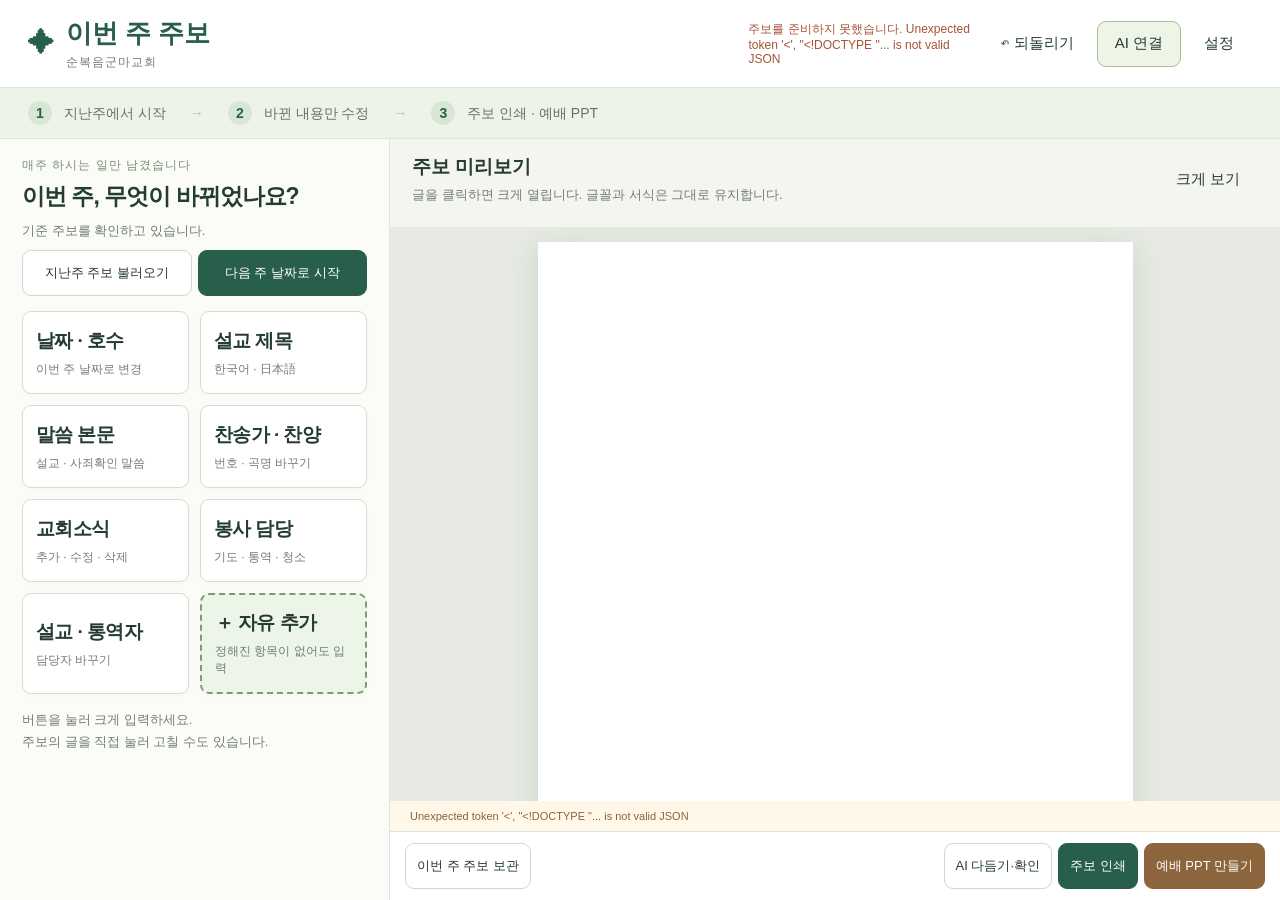
==== apps/bulletin-editor/web/index.html @ 633c598f "Publish MIT editor source and official local ChatGPT sign-in; exclude all church data and credential" ====
<!doctype html><html lang="ko"><head><meta charset="utf-8"><meta name="viewport" content="width=device-width,initial-scale=1"><title>이번 주 주보 · 순복음군마교회</title><link rel="stylesheet" href="weekly.css"></head><body>
<header><a class="brand" href="/">✦ <span>이번 주 주보<small>순복음군마교회</small></span></a><div class="header-actions"><span id="saveState" role="status">주보를 불러오고 있습니다…</span><button id="undoWeek" class="quiet">↶ 되돌리기</button><button id="aiQuickOpen" class="ai-connect">AI 연결</button><button id="settingsOpen" class="quiet">설정</button></div></header>
<div class="journey"><span><b>1</b> 지난주에서 시작</span><i>→</i><span><b>2</b> 바뀐 내용만 수정</span><i>→</i><span><b>3</b> 주보 인쇄 · 예배 PPT</span></div>
<main><aside class="weekly-input"><div class="start-card"><p class="eyebrow">매주 하시는 일만 남겼습니다</p><h1>이번 주, 무엇이 바뀌었나요?</h1><p id="loadedWeek">기준 주보를 확인하고 있습니다.</p><div class="start-buttons"><button id="loadPrevious">지난주 주보 불러오기</button><button id="startNext" class="primary">다음 주 날짜로 시작</button></div></div>
<div class="task-grid" aria-label="이번 주 수정 항목">
<button data-section="date"><b>날짜 · 호수</b><small>이번 주 날짜로 변경</small></button>
<button data-section="title"><b>설교 제목</b><small>한국어 · 日本語</small></button>
<button data-section="scripture"><b>말씀 본문</b><small>설교 · 사죄확인 말씀</small></button>
<button data-section="songs"><b>찬송가 · 찬양</b><small>번호 · 곡명 바꾸기</small></button>
<button data-section="notices"><b>교회소식</b><small>추가 · 수정 · 삭제</small></button>
<button data-section="roster"><b>봉사 담당</b><small>기도 · 통역 · 청소</small></button>
<button data-section="staff"><b>설교 · 통역자</b><small>담당자 바꾸기</small></button>
<button id="openAddition" class="add-task"><b>＋ 자유 추가</b><small>정해진 항목이 없어도 입력</small></button>
</div><p class="dashboard-help">버튼을 눌러 크게 입력하세요.<br>주보의 글을 직접 눌러 고칠 수도 있습니다.</p></aside>
<section class="preview-workspace"><div class="preview-toolbar"><div><h2>주보 미리보기</h2><p>글을 클릭하면 크게 열립니다. 글꼴과 서식은 그대로 유지합니다.</p></div><button id="zoomToggle" class="quiet">크게 보기</button></div><nav id="weekPages" aria-label="주보 페이지"></nav><div id="pageStage"><div id="weekPaper" aria-label="편집 가능한 주보"></div></div><div id="weekWarnings" role="status"></div><footer class="output-bar"><button id="archiveWeek">이번 주 주보 보관</button><div><button id="reviewWeek">AI 다듬기·확인</button><button id="printWeek" class="primary">주보 인쇄</button><button id="pptWeek" class="primary warm">예배 PPT 만들기</button></div></footer></section></main>
<div id="fieldStorage" hidden><div id="dateFields" class="two-fields"></div><div id="titleFields"></div><div id="scriptureFields"></div><div id="songFields"></div><div id="noticePane"><div id="noticeFields"></div><button id="addNotice" class="soft full">소식 끝에 내용 추가</button></div><div id="rosterFields"></div><div id="staffFields"></div></div>
<dialog id="fieldDialog"><div class="dialog-title"><div><small>이번 주에 바뀐 부분만 입력하세요</small><h2 id="fieldTitle"></h2></div><button id="fieldClose" class="quiet">닫기</button></div><div id="fieldBody" class="dialog-content"></div><div class="dialog-footer"><span id="fieldStatus">입력한 변경은 자동 저장됩니다.</span><button id="fieldDone" class="primary">수정 완료</button></div></dialog>
<dialog id="additionDialog"><div class="dialog-title"><div><small>어떤 내용이든 필요한 곳에</small><h2>자유 추가</h2></div><button id="additionClose" class="quiet">닫기</button></div><div class="dialog-content addition-columns"><div><label>배치 방법<select id="additionMode"><option value="ai">AI로 페이지 전체 정돈</option><option value="whole">AI 없이 페이지 전체 정돈</option><option value="gap">빈 공간에만 추가</option><option value="manual">다른 AI에서 복사해 사용 · API 키 없음</option></select></label><button id="additionConnectAI" class="soft full">AI 연결 · 서비스 변경</button><label>내용 종류<select id="additionKind"><option value="original">입력한 내용 그대로 · 원문 보호</option><option value="notice">일반 안내문 · AI 다듬기 허용</option></select></label><label>추가할 내용<textarea id="additionText" rows="6" placeholder="예: 다음 주 예배시간 변경 안내, 긴급 공지, 특별 순서…"></textarea></label><div class="two-fields"><label>넣을 페이지<select id="additionPage"><option value="0">1면 · 표지</option><option value="1">2면 · 예배순서</option><option value="2">3면 · 말씀</option><option value="3" selected>4면 · 교회소식</option></select></label><label>대략적인 위치<select id="additionZone"><option value="top">위쪽</option><option value="middle">가운데</option><option value="bottom" selected>아래쪽</option></select></label></div><p class="hint">기존 글·그림·표를 유지하며 페이지 전체의 간격과 크기를 정돈합니다. 아래에서 변경 전·후를 비교한 뒤 적용하세요.</p><div id="externalAiPane" hidden><button id="copyLayoutPrompt">AI에 보낼 요청 만들기</button><label>AI에 보낼 요청<textarea id="layoutPrompt" rows="3" readonly></textarea></label><label>AI에서 받은 JSON 결과<textarea id="externalAiResult" rows="3" placeholder='{"optionId":"…","reason":"…"}'></textarea></label><p class="hint">요청을 복사해 원하는 AI 채팅에 붙여넣고, 답변을 위에 붙여넣으세요.</p></div><p id="additionStatus" role="status"></p><button id="additionPropose" class="primary">배치안 만들기</button></div><div id="additionPreview"><p class="hint">내용과 대략적인 위치를 정하면<br>적용하기 전에 결과를 보여드립니다.</p></div></div><div class="dialog-footer"><span>AI는 내용이 보존된 검증된 배치안 중에서 선택합니다. 일반 안내문 다듬기는 별도로 확인한 뒤 적용합니다.</span><button id="additionApply" class="primary" disabled>이 배치로 추가</button></div></dialog>
<dialog id="textEditor"><div class="dialog-title"><div><small>보이는 글을 그대로 수정하세요</small><h2 id="editLabel">내용 수정</h2></div><button id="editCancel" class="quiet">닫기</button></div><div class="editing-space"><div id="enlargedText" contenteditable="true" role="textbox" aria-label="확대된 내용 수정" aria-multiline="true" spellcheck="false"></div></div><p id="editMessage" role="status"></p><div class="dialog-footer"><span>글꼴 선택이나 서식 변환이 필요하지 않습니다.</span><button id="editApply" class="primary">수정 완료</button></div></dialog>
<dialog id="previousDialog"><div class="dialog-title"><h2>지난 주보에서 시작하기</h2><button id="previousClose" class="quiet">닫기</button></div><p class="dialog-description">보관한 내용과 서식을 그대로 불러옵니다. 날짜 변경은 별도 버튼으로 진행합니다.</p><div id="previousList"></div></dialog>
<dialog id="pdfDialog" class="large-dialog"><div class="dialog-title"><div><h2>A4 양면 주보</h2><p>가로 · 양면 짧은 쪽 넘김 · 실제 크기 100%</p></div><div><a id="pdfDownload" class="button primary" download="주보_A4양면.pdf">PDF 저장</a><button id="pdfClose" class="quiet">닫기</button></div></div><iframe id="weeklyPdfFrame" title="인쇄용 주보 PDF"></iframe><p class="dialog-description">프린터에서 소책자·모아찍기를 다시 설정하지 마세요.</p></dialog>
<dialog id="pptDialog"><div class="dialog-title"><div><small>주보와 같은 확정 내용으로</small><h2>예배 PPT 만들기</h2></div><button id="pptClose" class="quiet">닫기</button></div><div class="dialog-content"><p id="pptStatus" role="status"></p><div id="pptDetails"></div></div><div class="dialog-footer"><span>승인된 템플릿·찬송가를 재사용합니다.</span><button id="pptCreate" class="primary" disabled>PPT 작성 시작</button><a id="pptDownload" class="button primary" hidden>PPTX 저장</a></div></dialog>
<dialog id="reviewDialog"><div class="dialog-title"><h2>이번 주 내용 확인</h2><button id="reviewClose" class="quiet">닫기</button></div><div class="dialog-content"><p id="reviewStatus" role="status"></p><div id="reviewItems"></div><label class="confirm"><input id="reviewChecked" type="checkbox">날짜·말씀·찬송가·교회소식을 확인했습니다.</label></div><div class="dialog-footer"><button id="reviewAgain">AI 검토 다시 실행</button><button id="reviewApply" class="primary">확인 완료</button></div></dialog>
<dialog id="aiDialog"><div class="dialog-title"><div><small>원하는 AI를 자유롭게 선택하세요</small><h2>AI 연결</h2></div><button id="aiClose" class="quiet">닫기</button></div><div class="dialog-content"><p id="aiCurrent" class="good">연결 상태를 확인하고 있습니다.</p><section class="chatgpt-card"><h3>ChatGPT 계정으로 간편 연결</h3><p>평소 사용하는 계정으로 로그인하세요.<br>API 키를 입력할 필요가 없습니다.</p><button id="chatgptContinue" class="chatgpt-button" data-oai-siwc-button>Continue with ChatGPT<span>ChatGPT로 계속하기</span></button><p id="chatgptState" role="status"></p><div id="chatgptSaved" hidden><label>저장된 계정<select id="chatgptAccount"></select></label><button id="chatgptSavedContinue">선택한 계정으로 계속하기</button></div><div class="chatgpt-actions"><button id="chatgptDifferent" class="quiet" hidden>다른 계정 연결</button><button id="chatgptCancel" class="quiet" hidden>연결 취소</button><button id="chatgptLogout" class="quiet" hidden>ChatGPT 로그아웃</button><a id="chatgptUsage" href="https://chatgpt.com/settings/usage" target="_blank" rel="noopener" hidden>사용량 관리 ↗</a></div><p class="hint">편집기에는 계정 확인과 승인한 AI 사용 권한만 연결합니다. 비밀번호·기존 대화는 가져오지 않습니다. 계정별 이용 가능 여부와 사용량 제한은 공식 로그인 후 확인합니다.</p><a id="sourceCodeLink" target="_blank" rel="noopener" hidden>공개 프로그램 코드 · MIT 라이선스 ↗</a></section><details class="advanced-ai"><summary>다른 AI 연결 · 관리자 설정</summary><label>1. 사용할 AI<select id="aiProvider"><option value="openai">OpenAI</option><option value="claude">Claude</option><option value="gemini">Google Gemini</option><option value="ollama">Ollama · 내 PC</option><option value="custom">다른 AI · 호환 API</option></select></label><div id="aiCustom" hidden><label>호환 방식<select id="aiProtocol"><option value="openai">OpenAI Chat Completions 호환</option><option value="claude">Claude Messages 호환</option><option value="gemini">Gemini generateContent 호환</option></select></label><label>서버 기본 주소<input id="aiBaseUrl" type="url" placeholder="https://example.com/v1"></label></div><div id="aiKeyPane"><label>2. API 키 붙여넣기<input id="weeklyApiKey" type="password" autocomplete="off" placeholder="이곳에만 붙여넣으세요"></label><a id="aiKeyLink" target="_blank" rel="noopener">API 키 발급 화면 열기 ↗</a></div><p id="aiProviderHelp" class="hint"></p><details><summary>모델 직접 선택 · 고급 설정</summary><p class="hint">모델을 비워두면 사용 가능한 목록에서 소형 모델을 우선 선택합니다. 원하는 모델을 직접 지정할 수도 있습니다.</p><label>모델 이름<input id="weeklyModel" list="aiModelList" autocomplete="off" placeholder="자동 선택"><datalist id="aiModelList"></datalist></label><button id="aiFindModels">사용 가능한 모델 목록 불러오기</button></details><label class="confirm"><input id="aiRemember" type="checkbox">이 PC에서 다음에도 사용 · 키 암호화 저장</label><p class="hint">연결 테스트에는 주보 내용을 보내지 않습니다. AI 정돈 시에는 배치 정보만, 문구 다듬기 시에는 선택한 안내문을 해당 서비스에 보냅니다.</p><p id="aiSettingStatus" role="status"></p><div class="api-actions"><button id="aiDisconnect">API 연결 해제</button><button id="connectAI" class="primary">API 연결하고 테스트</button></div></details><button id="aiWithoutKey" class="soft full">무료 AI 채팅에 요청을 복사해서 사용</button></div><div class="dialog-footer"><span>로그인하지 않아도 기본 편집·인쇄·자동 정돈을 사용할 수 있습니다.</span><button id="aiReturn" class="primary">편집기로 돌아가기</button></div></dialog>

<dialog id="chatgptWelcome"><div class="dialog-title"><h2>ChatGPT 계정으로 연결했습니다</h2></div><div class="dialog-content"><p>이 편집기에서 승인한 AI 작업은 연결한 본인의 ChatGPT 이용 권한과 한도를 사용합니다.</p><p>계정이나 사용량이 허용하지 않는 경우에도 기본 자동 정돈과 주보 편집은 계속 사용할 수 있습니다.</p><a href="https://chatgpt.com/settings/usage" target="_blank" rel="noopener">ChatGPT 사용량과 앱 권한 관리 ↗</a></div><div class="dialog-footer"><button id="chatgptWelcomeDone" class="primary">확인 · 편집 시작</button></div></dialog>
<dialog id="settingsDialog"><div class="dialog-title"><h2>관리 설정</h2><button id="settingsClose" class="quiet">닫기</button></div><div class="dialog-content"><button id="aiSettingsOpen" class="primary full">AI 연결 · 서비스 변경</button><details><summary>글꼴과 원본 정보</summary><div id="fontStatus"></div></details><details><summary>작업 파일 보관·이동</summary><p>한글 프로그램 없이 이 프로그램의 작업 파일로 저장합니다.</p><button id="exportWeek">작업 파일 저장</button><button id="importWeek">작업 파일 불러오기</button><input type="file" id="weekFile" accept=".json" hidden></details><details><summary>이전 편집기</summary><p>기존 작업은 별도로 유지합니다.</p><a href="legacy.html" target="_blank" rel="noopener">이전 편집기 열기</a></details></div></dialog><script src="weekly.js"></script></body></html>
---- apps/bulletin-editor/web/weekly.css ----
@font-face{font-family:AppUI;src:url('/font/ko')}*{box-sizing:border-box}[hidden]{display:none!important}:root{--green:#285f4b;--ink:#253c33;--muted:#6f7e74;--line:#dce4dc}body{margin:0;height:100vh;display:flex;flex-direction:column;font:15px AppUI,'Malgun Gothic',sans-serif;color:var(--ink);background:#f4f5ee}button,input,textarea,select{font:inherit}button,.button{padding:12px 17px;border:1px solid #cdd9cd;border-radius:9px;background:white;color:var(--ink);cursor:pointer;text-decoration:none;display:inline-block;min-height:46px}button:hover,.button:hover{background:#eef4ed}button:focus-visible,input:focus-visible,textarea:focus-visible,[contenteditable]:focus-visible{outline:3px solid #d5b864;outline-offset:2px}button:disabled{opacity:.5;cursor:wait}.primary{background:var(--green);border-color:var(--green);color:white}.primary:hover{background:#1d4938}.warm{background:#8c653c;border-color:#8c653c}.warm:hover{background:#745230}.quiet{border-color:transparent;background:transparent}.soft{background:#eef4ea}.full{width:100%}header{display:flex;justify-content:space-between;align-items:center;padding:16px 28px;background:white;border-bottom:1px solid var(--line);gap:20px}.brand{display:flex;align-items:center;gap:12px;color:var(--green);text-decoration:none;font-size:26px;font-weight:bold}.brand small{display:block;font-size:12px;font-weight:normal;color:var(--muted);letter-spacing:1px;margin-top:3px}.header-actions{display:flex;align-items:center;gap:12px}#saveState{font-size:13px;color:var(--muted);max-width:360px}.journey{display:flex;align-items:center;gap:24px;padding:13px 28px;background:#eef3e9;border-bottom:1px solid var(--line);font-size:14px;color:#627366}.journey b{display:inline-grid;place-items:center;width:24px;height:24px;border-radius:50%;background:#d8e6d4;color:var(--green);margin-right:8px}.journey i{font-style:normal;color:#adb9a9}main{display:grid;grid-template-columns:365px minmax(480px,1fr);min-height:0;flex:1}.weekly-input{background:#fbfcf8;overflow:auto;border-right:1px solid var(--line);padding:23px 25px 50px}.start-card{padding-bottom:23px}.eyebrow{font-size:12px;letter-spacing:1px;color:#789071}h1{font-size:24px;line-height:1.55;letter-spacing:-1px;margin:8px 0 14px}h2{font-size:18px;margin:0 0 12px}#loadedWeek{font-size:13px;line-height:1.7;color:var(--muted)}.start-buttons{display:flex;flex-direction:column;gap:9px}.input-section{border-top:1px solid var(--line);padding:23px 0}.input-section summary{font-size:18px;font-weight:bold;cursor:pointer;list-style:none}.input-section summary:after{content:'＋';float:right;color:#8a9f88}.input-section[open] summary:after{content:'−'}.hint,.bottom-note{font-size:13px;line-height:1.8;color:var(--muted)}label{display:block;font-size:14px;line-height:1.6;margin:13px 0}input,textarea,select{display:block;width:100%;border:1px solid #cdd9cd;border-radius:8px;padding:12px 11px;background:white;color:#21382d;font-size:17px;margin-top:6px}textarea{resize:vertical;line-height:1.7;min-height:120px}.two-fields{display:grid;grid-template-columns:1.5fr 1fr;gap:12px}.input-pair{margin:18px 0;padding:15px;background:white;border:1px solid var(--line);border-radius:10px}.input-pair h3{font-size:15px;margin:0 0 10px}.input-pair label{margin:8px 0}.language-label{font-size:12px;color:var(--muted)}.input-pair details{margin-top:12px}.input-pair details summary{font-size:14px;font-weight:normal}.changed-input{border-color:#5c9b6d;background:#fbfff8}.bottom-note{padding:18px;background:#edf3e7;border-radius:9px}.preview-workspace{display:flex;flex-direction:column;min-width:0;min-height:0}.preview-toolbar{display:flex;align-items:center;justify-content:space-between;padding:20px 28px 10px;gap:15px}.preview-toolbar h2{margin-bottom:6px;font-size:19px}.preview-toolbar p{margin:0;color:var(--muted);font-size:13px}#weekPages{display:flex;gap:8px;padding:7px 28px 16px}#weekPages button{flex:1;max-width:170px;background:transparent;border-color:#cdd9cd;padding:9px;min-height:42px;font-size:14px}#weekPages button.active{background:#dce9d7;border-color:#7f9c78;color:#295c37;font-weight:bold}#pageStage{overflow:auto;flex:1;min-height:0;padding:20px 28px 36px;background:#e6eae2}#weekPaper{width:595px;height:842px;position:relative;background:white;box-shadow:0 7px 28px #29453622;margin:auto;transform-origin:top center}.page-background{position:absolute;inset:0;width:595px;height:842px;pointer-events:none}.native-block{position:absolute;white-space:pre-wrap;cursor:text;outline:1px solid transparent;outline-offset:2px;line-height:1.3;background:transparent;overflow:visible}.native-block:hover,.native-block:focus-visible{outline:1.5px solid #769f7b;background:#e7f2df55;z-index:3}.native-block.edited{outline:1px dashed #8bab7c}.native-block.empty{min-height:18px;outline:1px dashed #ccd8c7}.native-block.empty:hover:after{content:'내용 추가';font:12px AppUI;color:#57734e}.native-run{white-space:pre-wrap}.fixed-graphic{position:absolute;pointer-events:none}#weekWarnings{font-size:13px;line-height:1.7;padding:0 26px;max-height:78px;overflow:auto;color:#8a6239;background:#fff8e9}#weekWarnings:empty{display:none}.output-bar{padding:16px 24px;background:white;border-top:1px solid var(--line);display:flex;align-items:center;justify-content:space-between;gap:12px}.output-bar>div{display:flex;gap:10px}.output-bar button{font-size:15px;white-space:nowrap}dialog{border:1px solid #d2ded1;border-radius:16px;padding:0;width:min(800px,95vw);max-height:92vh;box-shadow:0 20px 90px #10261c33;color:var(--ink)}dialog::backdrop{background:#203d306b;backdrop-filter:blur(2px)}.dialog-title{display:flex;justify-content:space-between;align-items:start;gap:18px;padding:22px 26px;border-bottom:1px solid var(--line);background:#f7faf5}.dialog-title h2{font-size:23px;margin:3px 0}.dialog-title small{font-size:13px;color:var(--muted)}.dialog-title p{font-size:13px;margin:8px 0 0}.dialog-description{padding:0 26px;font-size:14px;line-height:1.8;color:var(--muted)}.dialog-content{padding:18px 26px;max-height:65vh;overflow:auto;line-height:1.8}.dialog-footer{padding:18px 26px;border-top:1px solid var(--line);background:#f7faf5;display:flex;justify-content:flex-end;align-items:center;gap:12px;position:sticky;bottom:0}.dialog-footer>span{margin-right:auto;font-size:12px;color:var(--muted);max-width:60%;line-height:1.7}.editing-space{padding:26px;background:#edf1e9;max-height:65vh;overflow:auto}#enlargedText{min-height:90px;max-width:100%;padding:18px;background:white;border-radius:5px;white-space:pre-wrap;line-height:1.4;outline:none;overflow-wrap:anywhere;zoom:1.4}#editMessage{padding:0 26px;color:#965538;font-size:14px;white-space:pre-wrap}.archive-row{display:flex;justify-content:space-between;align-items:center;gap:15px;padding:18px 26px;border-bottom:1px solid var(--line)}.archive-row small{display:block;color:var(--muted);font-size:12px;margin-top:5px}.large-dialog{width:95vw;height:94vh}#weeklyPdfFrame{width:100%;height:calc(100% - 145px);border:0}.issue{padding:12px 15px;background:#fff6e5;border-left:4px solid #bb9152;margin:12px 0;white-space:pre-wrap}.good{padding:12px 15px;background:#edf6e8;border-radius:8px}.suggestion{padding:16px;border:1px solid var(--line);border-radius:9px;margin:12px 0}.suggestion p{white-space:pre-wrap}.confirm{display:flex;align-items:center;gap:12px;font-size:16px;padding:18px;background:#edf6e8;border-radius:9px}.confirm input,.suggestion input{width:22px;height:22px;margin:0}.suggestion label{display:flex;align-items:center;gap:10px}#settingsDialog details{padding:18px 0;border-bottom:1px solid var(--line)}#settingsDialog summary{cursor:pointer;font-size:18px}.notice-actions{display:flex;justify-content:flex-end}.notice-actions button{font-size:13px;min-height:35px;padding:6px 10px}@media(max-width:1100px){main{grid-template-columns:325px minmax(430px,1fr)}.weekly-input{padding:20px}.output-bar{flex-wrap:wrap}.output-bar>div{width:100%}.output-bar>div button{flex:1;padding:10px 8px;font-size:14px}.preview-toolbar{padding:18px}#weekPages{padding-left:18px;padding-right:18px}#saveState{max-width:210px;font-size:12px}}@media(max-width:760px){body{height:auto}main{display:flex;flex-direction:column}.weekly-input{max-height:55vh}.preview-workspace{height:100vh}.journey{gap:9px;padding:10px;font-size:11px}.journey b{display:none}header{padding:12px}.brand{font-size:21px}.header-actions{gap:2px}#saveState{display:none}.dialog-footer>span{display:none}}

/* The opening screen is a dashboard; long forms live only in dialogs. */
main{grid-template-columns:390px minmax(400px,1fr)}.weekly-input{padding:18px 22px;overflow:hidden;display:flex;flex-direction:column}.start-card{padding-bottom:15px}.start-card h1{font-size:23px;line-height:1.35;margin:4px 0 8px}.start-card .eyebrow{margin:0 0 7px}.start-card #loadedWeek{margin:8px 0}.start-buttons{flex-direction:row;gap:6px}.start-buttons button{flex:1;font-size:13px;padding:9px 7px}.task-grid{display:grid;grid-template-columns:1fr 1fr;gap:11px}.task-grid button{min-height:83px;text-align:left;padding:15px 13px;border:1px solid #d2dfcf;box-shadow:0 2px 4px #29453604}.task-grid b{display:block;font-size:19px;letter-spacing:-.6px}.task-grid small{display:block;margin-top:7px;font-size:12px;color:var(--muted)}.task-grid .add-task{border:2px dashed #7c9d73;background:#edf4e8}.dashboard-help{font-size:13px;line-height:1.7;color:var(--muted);margin:15px 0 0}.preview-toolbar{padding:15px 22px 7px}#weekPages{padding:6px 22px 10px}#pageStage{padding:15px 18px;display:flex;justify-content:center;align-items:flex-start}#weekPaper{margin:0 auto;flex:none}#weekWarnings{font-size:11px;padding:7px 20px;line-height:1.5;max-height:48px;overflow:auto}.output-bar{padding:11px 15px;gap:8px}.output-bar button{padding:10px 11px;font-size:13px}.output-bar>div{gap:6px}#fieldDialog{width:min(780px,92vw)}#fieldBody{max-height:65vh;padding:10px 30px 24px}#fieldBody input,#fieldBody textarea{font-size:20px}#fieldBody .input-pair{margin:15px 0}#fieldBody details summary{cursor:pointer;padding:9px 0;font-size:17px}#additionDialog{width:min(1050px,96vw)}.addition-columns{display:grid;grid-template-columns:1fr 1fr;gap:25px}.addition-columns textarea{font-size:19px}.addition-columns .two-fields{grid-template-columns:1fr 1fr}#additionPreview{background:#e6eae2;border-radius:8px;min-height:260px;padding:15px;overflow:auto;display:flex;justify-content:center;align-items:flex-start}.proposal-paper{width:595px;height:842px;background:white;position:relative;flex:none;box-shadow:0 3px 15px #29453622}.proposal-paper .native-block{pointer-events:none}.proposal-paper .new-addition{outline:3px solid #4a8b51;background:#edf7df55}#additionStatus{font-size:14px;line-height:1.7;color:#805c35}.dialog-content .two-fields{align-items:start}
@media(max-height:800px) and (min-width:761px){header{padding:10px 22px}.journey{padding:8px 22px}.weekly-input{padding:14px 19px}.task-grid{gap:8px}.task-grid button{min-height:69px;padding:11px}.task-grid b{font-size:18px}.task-grid small{font-size:11px;margin-top:5px}.dashboard-help{margin:9px 0;font-size:12px}.start-card{padding-bottom:10px}.start-card h1{font-size:21px}.preview-toolbar{padding-top:10px}.output-bar{flex-wrap:wrap}.output-bar>div{width:100%}.output-bar>div button{flex:1}.output-bar>button{min-height:35px;padding:5px 10px}}
@media(max-width:1000px){main{grid-template-columns:340px minmax(360px,1fr)}.weekly-input{padding:15px}.task-grid b{font-size:17px}.task-grid button{padding:12px}.start-buttons button{font-size:12px}}
@media(max-width:760px){main{display:flex}.weekly-input{max-height:none;overflow:visible}.preview-workspace{height:90vh;min-height:550px}.task-grid button{min-height:80px}.addition-columns{grid-template-columns:1fr}#additionPreview{min-height:360px}.start-buttons button{font-size:14px}.dashboard-help br{display:none}}

.ai-connect{border-color:#a5bf98;background:#eef5e7;white-space:nowrap}#aiDialog{width:min(740px,94vw)}#aiDialog summary{font-size:17px;cursor:pointer;padding:12px 0}#aiDialog .confirm{font-size:15px}#aiCurrent{overflow-wrap:anywhere}#aiDialog .dialog-content{max-height:65vh}#aiKeyLink{color:#285f4b}#aiCustom{padding:8px 16px;background:#f0f4ec;border-radius:8px}#additionDialog{width:min(1450px,97vw)}.addition-columns{grid-template-columns:minmax(310px,.8fr) minmax(430px,1.5fr)}#additionPreview{display:flex;gap:16px;align-items:flex-start}.compare-column{min-width:0;flex:1;overflow:hidden}.compare-column h3{font-size:15px;margin:0 0 12px;text-align:center}.proposal-paper{margin:auto}.addition-columns label{margin:8px 0}.addition-columns textarea{min-height:100px}.addition-columns .hint{font-size:12px}.header-actions{gap:5px}#saveState{max-width:230px;font-size:12px}@media(max-width:1000px){#saveState{display:none}.addition-columns{grid-template-columns:1fr}#additionPreview{min-height:350px}}@media(max-width:760px){header .ai-connect{font-size:12px;padding:8px}.header-actions{gap:0}.brand small{font-size:10px}.brand{font-size:18px}.addition-columns{grid-template-columns:1fr}}

#additionDialog .addition-columns{height:min(58vh,calc(100vh - 220px));max-height:none;overflow:hidden}#additionDialog .addition-columns>div:first-child{overflow:auto;padding-right:8px}#additionPreview{height:100%;overflow:auto;min-height:0}.compare-column{height:100%}@media(max-width:1000px){#additionDialog .addition-columns{height:65vh;overflow:auto;display:block}#additionDialog .addition-columns>div:first-child{overflow:visible}#additionPreview{height:420px;margin-top:20px}}

.signin-info{margin:16px 0;padding:16px;border:1px solid #d5dfd0;background:#f2f6ed;border-radius:10px}.signin-info b{font-size:17px}.signin-info p{font-size:14px;line-height:1.8}#chatgptEligibilityDialog{width:min(850px,95vw)}#chatgptInquiryDraft{font-size:14px;line-height:1.7}#chatgptEligibilityDialog .dialog-content{max-height:65vh}#chatgptEligibilityDialog a{color:#285f4b}

.chatgpt-card{padding:22px;background:#f0f6e9;border:1px solid #cfdec6;border-radius:12px}.chatgpt-card h3{margin:0 0 12px;font-size:23px}.chatgpt-card>p{line-height:1.8;font-size:16px}.chatgpt-button{display:block;width:100%;background:#111;color:#fff;border:1px solid #111;min-height:77px;font-size:20px;text-align:center}.chatgpt-button:hover{background:#333}.chatgpt-button span{display:block;font-size:15px;margin-top:4px}.chatgpt-actions{display:flex;gap:9px;align-items:center;flex-wrap:wrap}.chatgpt-actions a{color:#285f4b}.advanced-ai{border-top:1px solid #d9e2d3;margin-top:18px;padding-top:10px}.api-actions{display:flex;gap:10px;margin:15px 0}#sourceCodeLink{font-size:13px;color:#285f4b}#chatgptWelcome{width:min(650px,92vw)}
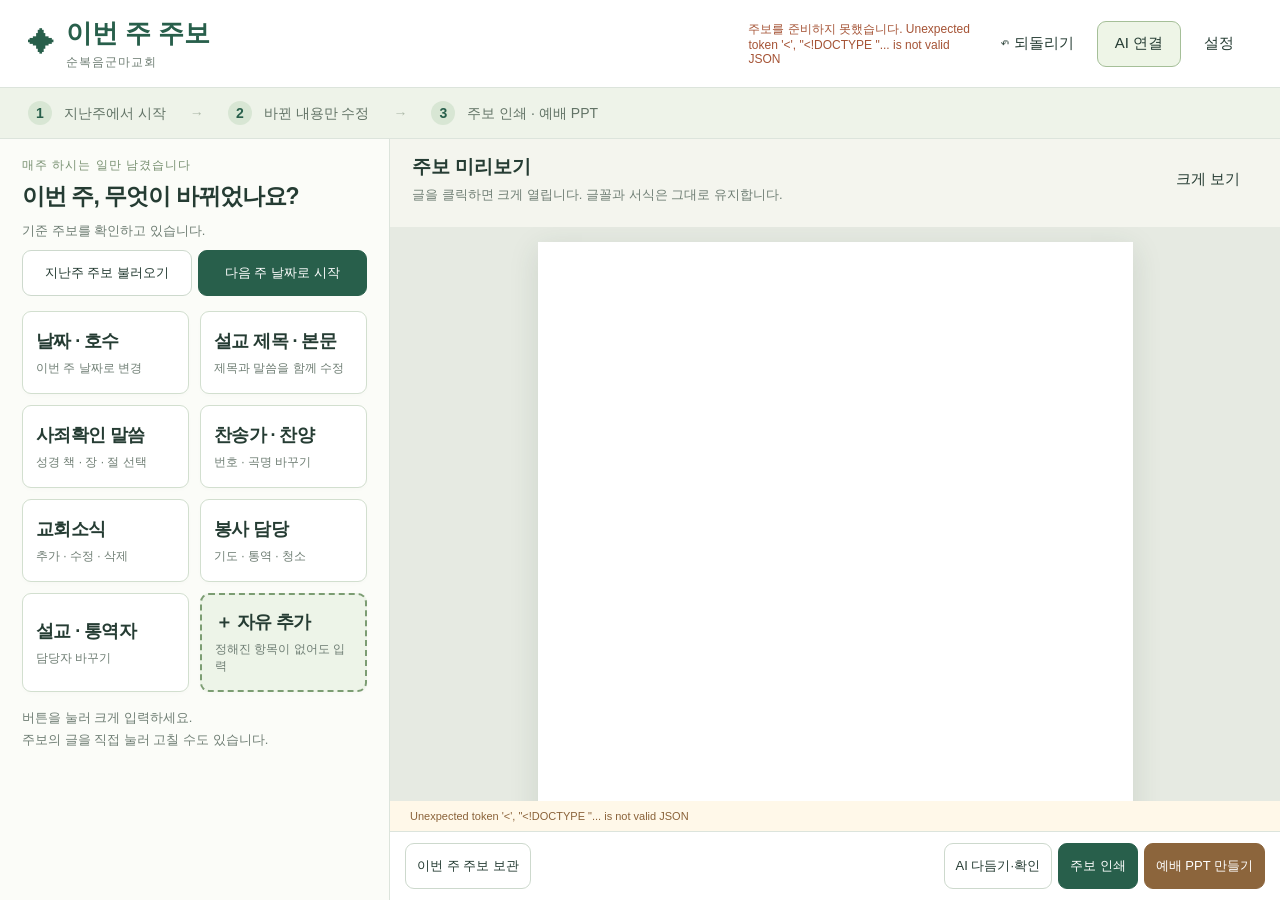
==== commit 40d3d55e: "Combine sermon editing and add validated Bible and approved song click selectors" ====
--- a/apps/bulletin-editor/web/index.html
+++ b/apps/bulletin-editor/web/index.html
@@ -4,8 +4,8 @@
 <main><aside class="weekly-input"><div class="start-card"><p class="eyebrow">매주 하시는 일만 남겼습니다</p><h1>이번 주, 무엇이 바뀌었나요?</h1><p id="loadedWeek">기준 주보를 확인하고 있습니다.</p><div class="start-buttons"><button id="loadPrevious">지난주 주보 불러오기</button><button id="startNext" class="primary">다음 주 날짜로 시작</button></div></div>
 <div class="task-grid" aria-label="이번 주 수정 항목">
 <button data-section="date"><b>날짜 · 호수</b><small>이번 주 날짜로 변경</small></button>
-<button data-section="title"><b>설교 제목</b><small>한국어 · 日本語</small></button>
-<button data-section="scripture"><b>말씀 본문</b><small>설교 · 사죄확인 말씀</small></button>
+<button data-section="title"><b>설교 제목 · 본문</b><small>제목과 말씀을 함께 수정</small></button>
+<button data-section="scripture"><b>사죄확인 말씀</b><small>성경 책 · 장 · 절 선택</small></button>
 <button data-section="songs"><b>찬송가 · 찬양</b><small>번호 · 곡명 바꾸기</small></button>
 <button data-section="notices"><b>교회소식</b><small>추가 · 수정 · 삭제</small></button>
 <button data-section="roster"><b>봉사 담당</b><small>기도 · 통역 · 청소</small></button>
@@ -13,9 +13,11 @@
 <button id="openAddition" class="add-task"><b>＋ 자유 추가</b><small>정해진 항목이 없어도 입력</small></button>
 </div><p class="dashboard-help">버튼을 눌러 크게 입력하세요.<br>주보의 글을 직접 눌러 고칠 수도 있습니다.</p></aside>
 <section class="preview-workspace"><div class="preview-toolbar"><div><h2>주보 미리보기</h2><p>글을 클릭하면 크게 열립니다. 글꼴과 서식은 그대로 유지합니다.</p></div><button id="zoomToggle" class="quiet">크게 보기</button></div><nav id="weekPages" aria-label="주보 페이지"></nav><div id="pageStage"><div id="weekPaper" aria-label="편집 가능한 주보"></div></div><div id="weekWarnings" role="status"></div><footer class="output-bar"><button id="archiveWeek">이번 주 주보 보관</button><div><button id="reviewWeek">AI 다듬기·확인</button><button id="printWeek" class="primary">주보 인쇄</button><button id="pptWeek" class="primary warm">예배 PPT 만들기</button></div></footer></section></main>
-<div id="fieldStorage" hidden><div id="dateFields" class="two-fields"></div><div id="titleFields"></div><div id="scriptureFields"></div><div id="songFields"></div><div id="noticePane"><div id="noticeFields"></div><button id="addNotice" class="soft full">소식 끝에 내용 추가</button></div><div id="rosterFields"></div><div id="staffFields"></div></div>
+<div id="fieldStorage" hidden><div id="dateFields" class="two-fields"></div><div id="sermonPane"><div id="titleFields"></div><div id="scriptureFields"></div></div><div id="absolutionFields"></div><div id="songFields"></div><div id="noticePane"><div id="noticeFields"></div><button id="addNotice" class="soft full">소식 끝에 내용 추가</button></div><div id="rosterFields"></div><div id="staffFields"></div></div>
 <dialog id="fieldDialog"><div class="dialog-title"><div><small>이번 주에 바뀐 부분만 입력하세요</small><h2 id="fieldTitle"></h2></div><button id="fieldClose" class="quiet">닫기</button></div><div id="fieldBody" class="dialog-content"></div><div class="dialog-footer"><span id="fieldStatus">입력한 변경은 자동 저장됩니다.</span><button id="fieldDone" class="primary">수정 완료</button></div></dialog>
 <dialog id="additionDialog"><div class="dialog-title"><div><small>어떤 내용이든 필요한 곳에</small><h2>자유 추가</h2></div><button id="additionClose" class="quiet">닫기</button></div><div class="dialog-content addition-columns"><div><label>배치 방법<select id="additionMode"><option value="ai">AI로 페이지 전체 정돈</option><option value="whole">AI 없이 페이지 전체 정돈</option><option value="gap">빈 공간에만 추가</option><option value="manual">다른 AI에서 복사해 사용 · API 키 없음</option></select></label><button id="additionConnectAI" class="soft full">AI 연결 · 서비스 변경</button><label>내용 종류<select id="additionKind"><option value="original">입력한 내용 그대로 · 원문 보호</option><option value="notice">일반 안내문 · AI 다듬기 허용</option></select></label><label>추가할 내용<textarea id="additionText" rows="6" placeholder="예: 다음 주 예배시간 변경 안내, 긴급 공지, 특별 순서…"></textarea></label><div class="two-fields"><label>넣을 페이지<select id="additionPage"><option value="0">1면 · 표지</option><option value="1">2면 · 예배순서</option><option value="2">3면 · 말씀</option><option value="3" selected>4면 · 교회소식</option></select></label><label>대략적인 위치<select id="additionZone"><option value="top">위쪽</option><option value="middle">가운데</option><option value="bottom" selected>아래쪽</option></select></label></div><p class="hint">기존 글·그림·표를 유지하며 페이지 전체의 간격과 크기를 정돈합니다. 아래에서 변경 전·후를 비교한 뒤 적용하세요.</p><div id="externalAiPane" hidden><button id="copyLayoutPrompt">AI에 보낼 요청 만들기</button><label>AI에 보낼 요청<textarea id="layoutPrompt" rows="3" readonly></textarea></label><label>AI에서 받은 JSON 결과<textarea id="externalAiResult" rows="3" placeholder='{"optionId":"…","reason":"…"}'></textarea></label><p class="hint">요청을 복사해 원하는 AI 채팅에 붙여넣고, 답변을 위에 붙여넣으세요.</p></div><p id="additionStatus" role="status"></p><button id="additionPropose" class="primary">배치안 만들기</button></div><div id="additionPreview"><p class="hint">내용과 대략적인 위치를 정하면<br>적용하기 전에 결과를 보여드립니다.</p></div></div><div class="dialog-footer"><span>AI는 내용이 보존된 검증된 배치안 중에서 선택합니다. 일반 안내문 다듬기는 별도로 확인한 뒤 적용합니다.</span><button id="additionApply" class="primary" disabled>이 배치로 추가</button></div></dialog>
+<dialog id="biblePicker"><div class="dialog-title"><div><small>직접 입력하지 않고 정확하게 선택하세요</small><h2>성경 책 · 장 · 절 선택</h2></div><button id="biblePickerClose" class="quiet">닫기</button></div><div class="dialog-content"><div class="testament-tabs"><button id="pickOld">구약성경 · 39권</button><button id="pickNew">신약성경 · 27권</button></div><div class="bible-select-grid"><label>성경 책<select id="pickBook"></select></label><label>장<select id="pickChapter"></select></label><label>시작 절<select id="pickStart"></select></label><label>마지막 절<select id="pickEnd"></select></label></div><div class="picker-actions"><strong id="pickedReference"></strong><button id="pickWholeChapter">이 장 전체</button><button id="bibleLoad" class="primary">선택한 본문 불러오기</button></div><p id="biblePickerStatus" role="status"></p><div class="bilingual-grid"><label>개역개정 · 원문 확인<textarea id="pickedKo" rows="7" readonly></textarea></label><label>新改訳2017 · 원문 입력<textarea id="pickedJa" rows="7" placeholder="정확한 일본어 원문을 붙여넣어주세요."></textarea></label></div><label class="confirm"><input id="japaneseLater" type="checkbox">일본어는 나중에 입력합니다. 새 구절이면 이전 일본어 본문을 비웁니다.</label></div><div class="dialog-footer"><span>본문을 확인한 뒤 적용합니다. 기존 글꼴과 서식을 유지합니다.</span><button id="bibleApply" class="primary" disabled>선택한 말씀 적용</button></div></dialog>
+<dialog id="songPicker"><div class="dialog-title"><div><small>승인된 PPT 목록에서 고릅니다</small><h2 id="songPickerTitle">찬송가 · 찬양 선택</h2></div><button id="songPickerClose" class="quiet">닫기</button></div><div class="dialog-content"><div class="testament-tabs"><button id="pickHymns">한일찬송가</button><button id="pickGospels">복음성가</button></div><label>번호 또는 곡명 검색<input id="songSearch" type="search" placeholder="예: 342 또는 어려운 일"></label><p class="hint">찬송가 번호는 한일찬송가 기준입니다. 새찬송가·일본 찬송가 번호와 구분해주세요.</p><p id="songResultCount"></p><div id="songResults" class="song-results"></div><p id="songPickerStatus" role="status"></p></div><div class="dialog-footer"><strong id="pickedSongLabel">곡을 선택해주세요.</strong><button id="songApply" class="primary" disabled>이 곡 적용</button></div></dialog>
 <dialog id="textEditor"><div class="dialog-title"><div><small>보이는 글을 그대로 수정하세요</small><h2 id="editLabel">내용 수정</h2></div><button id="editCancel" class="quiet">닫기</button></div><div class="editing-space"><div id="enlargedText" contenteditable="true" role="textbox" aria-label="확대된 내용 수정" aria-multiline="true" spellcheck="false"></div></div><p id="editMessage" role="status"></p><div class="dialog-footer"><span>글꼴 선택이나 서식 변환이 필요하지 않습니다.</span><button id="editApply" class="primary">수정 완료</button></div></dialog>
 <dialog id="previousDialog"><div class="dialog-title"><h2>지난 주보에서 시작하기</h2><button id="previousClose" class="quiet">닫기</button></div><p class="dialog-description">보관한 내용과 서식을 그대로 불러옵니다. 날짜 변경은 별도 버튼으로 진행합니다.</p><div id="previousList"></div></dialog>
 <dialog id="pdfDialog" class="large-dialog"><div class="dialog-title"><div><h2>A4 양면 주보</h2><p>가로 · 양면 짧은 쪽 넘김 · 실제 크기 100%</p></div><div><a id="pdfDownload" class="button primary" download="주보_A4양면.pdf">PDF 저장</a><button id="pdfClose" class="quiet">닫기</button></div></div><iframe id="weeklyPdfFrame" title="인쇄용 주보 PDF"></iframe><p class="dialog-description">프린터에서 소책자·모아찍기를 다시 설정하지 마세요.</p></dialog>
--- a/apps/bulletin-editor/web/weekly.css
+++ b/apps/bulletin-editor/web/weekly.css
@@ -13,3 +13,5 @@
 .signin-info{margin:16px 0;padding:16px;border:1px solid #d5dfd0;background:#f2f6ed;border-radius:10px}.signin-info b{font-size:17px}.signin-info p{font-size:14px;line-height:1.8}#chatgptEligibilityDialog{width:min(850px,95vw)}#chatgptInquiryDraft{font-size:14px;line-height:1.7}#chatgptEligibilityDialog .dialog-content{max-height:65vh}#chatgptEligibilityDialog a{color:#285f4b}
 
 .chatgpt-card{padding:22px;background:#f0f6e9;border:1px solid #cfdec6;border-radius:12px}.chatgpt-card h3{margin:0 0 12px;font-size:23px}.chatgpt-card>p{line-height:1.8;font-size:16px}.chatgpt-button{display:block;width:100%;background:#111;color:#fff;border:1px solid #111;min-height:77px;font-size:20px;text-align:center}.chatgpt-button:hover{background:#333}.chatgpt-button span{display:block;font-size:15px;margin-top:4px}.chatgpt-actions{display:flex;gap:9px;align-items:center;flex-wrap:wrap}.chatgpt-actions a{color:#285f4b}.advanced-ai{border-top:1px solid #d9e2d3;margin-top:18px;padding-top:10px}.api-actions{display:flex;gap:10px;margin:15px 0}#sourceCodeLink{font-size:13px;color:#285f4b}#chatgptWelcome{width:min(650px,92vw)}
+
+#fieldDialog{width:min(980px,95vw)}.title-pair{display:grid;grid-template-columns:1fr 1fr;gap:18px}.bilingual-grid{display:grid;grid-template-columns:1fr 1fr;gap:18px}.bilingual-grid textarea{font-size:17px!important;line-height:1.7;min-height:180px}.picker-card-heading{display:flex;align-items:center;justify-content:space-between;gap:10px}.picker-card-heading h3{font-size:18px;margin:0}.current-reference{padding:10px 13px;background:#edf4e8;border-radius:6px;font-size:16px;line-height:1.6}.scripture-card details>summary{font-size:15px!important}.scripture-card details input{margin-bottom:10px}.song-choose{margin:5px 0 12px}#biblePicker{width:min(1050px,96vw)}#songPicker{width:min(850px,95vw)}.testament-tabs{display:flex;gap:10px;margin:5px 0 18px}.testament-tabs button{flex:1;font-size:19px}.testament-tabs button.active{background:#285f4b;border-color:#285f4b;color:white}.bible-select-grid{display:grid;grid-template-columns:2.2fr 1fr 1fr 1fr;gap:12px}.bible-select-grid select{font-size:19px;min-height:53px}.picker-actions{display:flex;align-items:center;justify-content:space-between;gap:10px;flex-wrap:wrap}.picker-actions strong{font-size:20px;color:#285f4b}.song-results{display:grid;grid-template-columns:1fr 1fr;gap:9px;max-height:330px;overflow:auto;padding:3px}.song-option{text-align:left;padding:14px;min-height:78px}.song-option b{display:block;font-size:17px;line-height:1.5}.song-option small{display:block;font-size:12px;color:#6f7e74;margin-top:6px}.song-option.selected{background:#e0eed8;border:2px solid #56844a}#songPicker .dialog-footer{justify-content:space-between}#pickedSongLabel{font-size:17px}#biblePickerStatus,#songPickerStatus{font-size:14px;line-height:1.7;color:#805c35}#biblePicker .confirm{font-size:14px}#biblePicker .dialog-content{max-height:64vh}.task-grid b{font-size:18px}@media(max-width:760px){.title-pair,.bilingual-grid{grid-template-columns:1fr}.bible-select-grid{grid-template-columns:1fr 1fr}.bible-select-grid label:first-child{grid-column:1/-1}.song-results{grid-template-columns:1fr}.picker-card-heading{align-items:flex-start;flex-direction:column}.task-grid b{font-size:16px}}
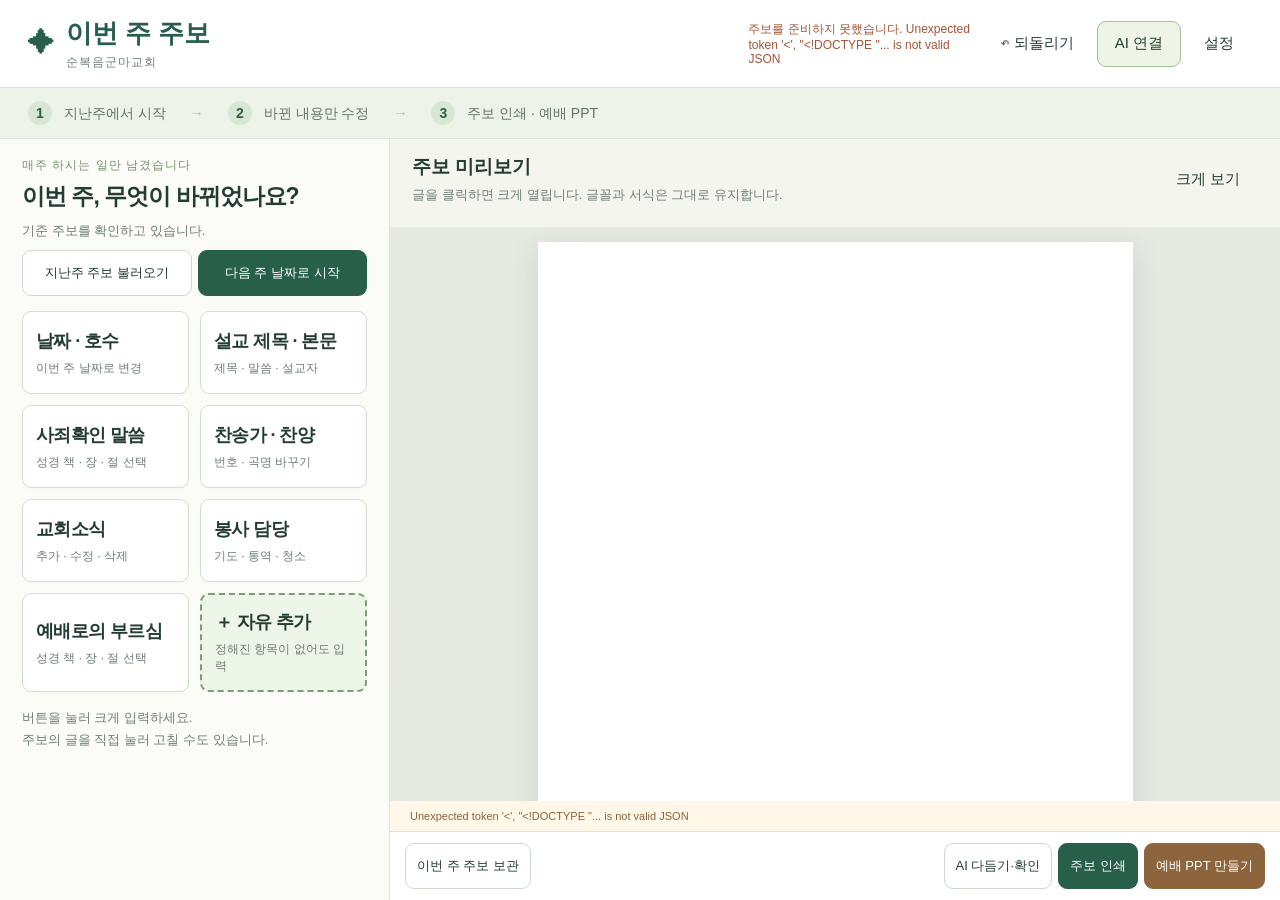
==== commit 42d5a439: "Add call-to-worship reference editing and group preacher and interpreter fields by workflow" ====
--- a/apps/bulletin-editor/web/index.html
+++ b/apps/bulletin-editor/web/index.html
@@ -4,20 +4,20 @@
 <main><aside class="weekly-input"><div class="start-card"><p class="eyebrow">매주 하시는 일만 남겼습니다</p><h1>이번 주, 무엇이 바뀌었나요?</h1><p id="loadedWeek">기준 주보를 확인하고 있습니다.</p><div class="start-buttons"><button id="loadPrevious">지난주 주보 불러오기</button><button id="startNext" class="primary">다음 주 날짜로 시작</button></div></div>
 <div class="task-grid" aria-label="이번 주 수정 항목">
 <button data-section="date"><b>날짜 · 호수</b><small>이번 주 날짜로 변경</small></button>
-<button data-section="title"><b>설교 제목 · 본문</b><small>제목과 말씀을 함께 수정</small></button>
+<button data-section="title"><b>설교 제목 · 본문</b><small>제목 · 말씀 · 설교자</small></button>
 <button data-section="scripture"><b>사죄확인 말씀</b><small>성경 책 · 장 · 절 선택</small></button>
 <button data-section="songs"><b>찬송가 · 찬양</b><small>번호 · 곡명 바꾸기</small></button>
 <button data-section="notices"><b>교회소식</b><small>추가 · 수정 · 삭제</small></button>
 <button data-section="roster"><b>봉사 담당</b><small>기도 · 통역 · 청소</small></button>
-<button data-section="staff"><b>설교 · 통역자</b><small>담당자 바꾸기</small></button>
+<button data-section="call"><b>예배로의 부르심</b><small>성경 책 · 장 · 절 선택</small></button>
 <button id="openAddition" class="add-task"><b>＋ 자유 추가</b><small>정해진 항목이 없어도 입력</small></button>
 </div><p class="dashboard-help">버튼을 눌러 크게 입력하세요.<br>주보의 글을 직접 눌러 고칠 수도 있습니다.</p></aside>
 <section class="preview-workspace"><div class="preview-toolbar"><div><h2>주보 미리보기</h2><p>글을 클릭하면 크게 열립니다. 글꼴과 서식은 그대로 유지합니다.</p></div><button id="zoomToggle" class="quiet">크게 보기</button></div><nav id="weekPages" aria-label="주보 페이지"></nav><div id="pageStage"><div id="weekPaper" aria-label="편집 가능한 주보"></div></div><div id="weekWarnings" role="status"></div><footer class="output-bar"><button id="archiveWeek">이번 주 주보 보관</button><div><button id="reviewWeek">AI 다듬기·확인</button><button id="printWeek" class="primary">주보 인쇄</button><button id="pptWeek" class="primary warm">예배 PPT 만들기</button></div></footer></section></main>
-<div id="fieldStorage" hidden><div id="dateFields" class="two-fields"></div><div id="sermonPane"><div id="titleFields"></div><div id="scriptureFields"></div></div><div id="absolutionFields"></div><div id="songFields"></div><div id="noticePane"><div id="noticeFields"></div><button id="addNotice" class="soft full">소식 끝에 내용 추가</button></div><div id="rosterFields"></div><div id="staffFields"></div></div>
+<div id="fieldStorage" hidden><div id="dateFields" class="two-fields"></div><div id="sermonPane"><div id="preacherFields"></div><div id="titleFields"></div><div id="scriptureFields"></div></div><div id="absolutionFields"></div><div id="songFields"></div><div id="noticePane"><div id="noticeFields"></div><button id="addNotice" class="soft full">소식 끝에 내용 추가</button></div><div id="rosterFields"></div><div id="callFields"></div></div>
 <dialog id="fieldDialog"><div class="dialog-title"><div><small>이번 주에 바뀐 부분만 입력하세요</small><h2 id="fieldTitle"></h2></div><button id="fieldClose" class="quiet">닫기</button></div><div id="fieldBody" class="dialog-content"></div><div class="dialog-footer"><span id="fieldStatus">입력한 변경은 자동 저장됩니다.</span><button id="fieldDone" class="primary">수정 완료</button></div></dialog>
 <dialog id="additionDialog"><div class="dialog-title"><div><small>어떤 내용이든 필요한 곳에</small><h2>자유 추가</h2></div><button id="additionClose" class="quiet">닫기</button></div><div class="dialog-content addition-columns"><div><label>배치 방법<select id="additionMode"><option value="ai">AI로 페이지 전체 정돈</option><option value="whole">AI 없이 페이지 전체 정돈</option><option value="gap">빈 공간에만 추가</option><option value="manual">다른 AI에서 복사해 사용 · API 키 없음</option></select></label><button id="additionConnectAI" class="soft full">AI 연결 · 서비스 변경</button><label>내용 종류<select id="additionKind"><option value="original">입력한 내용 그대로 · 원문 보호</option><option value="notice">일반 안내문 · AI 다듬기 허용</option></select></label><label>추가할 내용<textarea id="additionText" rows="6" placeholder="예: 다음 주 예배시간 변경 안내, 긴급 공지, 특별 순서…"></textarea></label><div class="two-fields"><label>넣을 페이지<select id="additionPage"><option value="0">1면 · 표지</option><option value="1">2면 · 예배순서</option><option value="2">3면 · 말씀</option><option value="3" selected>4면 · 교회소식</option></select></label><label>대략적인 위치<select id="additionZone"><option value="top">위쪽</option><option value="middle">가운데</option><option value="bottom" selected>아래쪽</option></select></label></div><p class="hint">기존 글·그림·표를 유지하며 페이지 전체의 간격과 크기를 정돈합니다. 아래에서 변경 전·후를 비교한 뒤 적용하세요.</p><div id="externalAiPane" hidden><button id="copyLayoutPrompt">AI에 보낼 요청 만들기</button><label>AI에 보낼 요청<textarea id="layoutPrompt" rows="3" readonly></textarea></label><label>AI에서 받은 JSON 결과<textarea id="externalAiResult" rows="3" placeholder='{"optionId":"…","reason":"…"}'></textarea></label><p class="hint">요청을 복사해 원하는 AI 채팅에 붙여넣고, 답변을 위에 붙여넣으세요.</p></div><p id="additionStatus" role="status"></p><button id="additionPropose" class="primary">배치안 만들기</button></div><div id="additionPreview"><p class="hint">내용과 대략적인 위치를 정하면<br>적용하기 전에 결과를 보여드립니다.</p></div></div><div class="dialog-footer"><span>AI는 내용이 보존된 검증된 배치안 중에서 선택합니다. 일반 안내문 다듬기는 별도로 확인한 뒤 적용합니다.</span><button id="additionApply" class="primary" disabled>이 배치로 추가</button></div></dialog>
 <dialog id="biblePicker"><div class="dialog-title"><div><small>직접 입력하지 않고 정확하게 선택하세요</small><h2>성경 책 · 장 · 절 선택</h2></div><button id="biblePickerClose" class="quiet">닫기</button></div><div class="dialog-content"><div class="testament-tabs"><button id="pickOld">구약성경 · 39권</button><button id="pickNew">신약성경 · 27권</button></div><div class="bible-select-grid"><label>성경 책<select id="pickBook"></select></label><label>장<select id="pickChapter"></select></label><label>시작 절<select id="pickStart"></select></label><label>마지막 절<select id="pickEnd"></select></label></div><div class="picker-actions"><strong id="pickedReference"></strong><button id="pickWholeChapter">이 장 전체</button><button id="bibleLoad" class="primary">선택한 본문 불러오기</button></div><p id="biblePickerStatus" role="status"></p><div class="bilingual-grid"><label>개역개정 · 원문 확인<textarea id="pickedKo" rows="7" readonly></textarea></label><label>新改訳2017 · 원문 입력<textarea id="pickedJa" rows="7" placeholder="정확한 일본어 원문을 붙여넣어주세요."></textarea></label></div><label class="confirm"><input id="japaneseLater" type="checkbox">일본어는 나중에 입력합니다. 새 구절이면 이전 일본어 본문을 비웁니다.</label></div><div class="dialog-footer"><span>본문을 확인한 뒤 적용합니다. 기존 글꼴과 서식을 유지합니다.</span><button id="bibleApply" class="primary" disabled>선택한 말씀 적용</button></div></dialog>
-<dialog id="songPicker"><div class="dialog-title"><div><small>승인된 PPT 목록에서 고릅니다</small><h2 id="songPickerTitle">찬송가 · 찬양 선택</h2></div><button id="songPickerClose" class="quiet">닫기</button></div><div class="dialog-content"><div class="testament-tabs"><button id="pickHymns">한일찬송가</button><button id="pickGospels">복음성가</button></div><label>번호 또는 곡명 검색<input id="songSearch" type="search" placeholder="예: 342 또는 어려운 일"></label><p class="hint">찬송가 번호는 한일찬송가 기준입니다. 새찬송가·일본 찬송가 번호와 구분해주세요.</p><p id="songResultCount"></p><div id="songResults" class="song-results"></div><p id="songPickerStatus" role="status"></p></div><div class="dialog-footer"><strong id="pickedSongLabel">곡을 선택해주세요.</strong><button id="songApply" class="primary" disabled>이 곡 적용</button></div></dialog>
+<dialog id="songPicker"><div class="dialog-title"><div><small>한일찬송가 · 번호와 제목으로 고릅니다</small><h2 id="songPickerTitle">찬송가 · 찬양 선택</h2></div><button id="songPickerClose" class="quiet">닫기</button></div><div class="dialog-content"><div id="songGroups" class="song-groups"></div><div id="songTens" class="song-tens"></div><label>번호 또는 곡명 검색<input id="songSearch" type="search" placeholder="예: 342 또는 어려운 일"></label><p class="hint">찬송가 번호는 한일찬송가 기준입니다. 새찬송가·일본 찬송가 번호와 구분해주세요.</p><p class="hint"><a href="/api/weekly/hymn-metadata" download="찬송가_제목번호_대장.csv">찬송가 대장 내려받기 (Excel용)</a></p><p id="songResultCount"></p><div id="songResults" class="song-results"></div><p id="songPickerStatus" role="status"></p></div><div class="dialog-footer"><strong id="pickedSongLabel">곡을 선택해주세요.</strong><button id="songApply" class="primary" disabled>이 곡 적용</button></div></dialog>
 <dialog id="textEditor"><div class="dialog-title"><div><small>보이는 글을 그대로 수정하세요</small><h2 id="editLabel">내용 수정</h2></div><button id="editCancel" class="quiet">닫기</button></div><div class="editing-space"><div id="enlargedText" contenteditable="true" role="textbox" aria-label="확대된 내용 수정" aria-multiline="true" spellcheck="false"></div></div><p id="editMessage" role="status"></p><div class="dialog-footer"><span>글꼴 선택이나 서식 변환이 필요하지 않습니다.</span><button id="editApply" class="primary">수정 완료</button></div></dialog>
 <dialog id="previousDialog"><div class="dialog-title"><h2>지난 주보에서 시작하기</h2><button id="previousClose" class="quiet">닫기</button></div><p class="dialog-description">보관한 내용과 서식을 그대로 불러옵니다. 날짜 변경은 별도 버튼으로 진행합니다.</p><div id="previousList"></div></dialog>
 <dialog id="pdfDialog" class="large-dialog"><div class="dialog-title"><div><h2>A4 양면 주보</h2><p>가로 · 양면 짧은 쪽 넘김 · 실제 크기 100%</p></div><div><a id="pdfDownload" class="button primary" download="주보_A4양면.pdf">PDF 저장</a><button id="pdfClose" class="quiet">닫기</button></div></div><iframe id="weeklyPdfFrame" title="인쇄용 주보 PDF"></iframe><p class="dialog-description">프린터에서 소책자·모아찍기를 다시 설정하지 마세요.</p></dialog>
@@ -26,4 +26,4 @@
 <dialog id="aiDialog"><div class="dialog-title"><div><small>원하는 AI를 자유롭게 선택하세요</small><h2>AI 연결</h2></div><button id="aiClose" class="quiet">닫기</button></div><div class="dialog-content"><p id="aiCurrent" class="good">연결 상태를 확인하고 있습니다.</p><section class="chatgpt-card"><h3>ChatGPT 계정으로 간편 연결</h3><p>평소 사용하는 계정으로 로그인하세요.<br>API 키를 입력할 필요가 없습니다.</p><button id="chatgptContinue" class="chatgpt-button" data-oai-siwc-button>Continue with ChatGPT<span>ChatGPT로 계속하기</span></button><p id="chatgptState" role="status"></p><div id="chatgptSaved" hidden><label>저장된 계정<select id="chatgptAccount"></select></label><button id="chatgptSavedContinue">선택한 계정으로 계속하기</button></div><div class="chatgpt-actions"><button id="chatgptDifferent" class="quiet" hidden>다른 계정 연결</button><button id="chatgptCancel" class="quiet" hidden>연결 취소</button><button id="chatgptLogout" class="quiet" hidden>ChatGPT 로그아웃</button><a id="chatgptUsage" href="https://chatgpt.com/settings/usage" target="_blank" rel="noopener" hidden>사용량 관리 ↗</a></div><p class="hint">편집기에는 계정 확인과 승인한 AI 사용 권한만 연결합니다. 비밀번호·기존 대화는 가져오지 않습니다. 계정별 이용 가능 여부와 사용량 제한은 공식 로그인 후 확인합니다.</p><a id="sourceCodeLink" target="_blank" rel="noopener" hidden>공개 프로그램 코드 · MIT 라이선스 ↗</a></section><details class="advanced-ai"><summary>다른 AI 연결 · 관리자 설정</summary><label>1. 사용할 AI<select id="aiProvider"><option value="openai">OpenAI</option><option value="claude">Claude</option><option value="gemini">Google Gemini</option><option value="ollama">Ollama · 내 PC</option><option value="custom">다른 AI · 호환 API</option></select></label><div id="aiCustom" hidden><label>호환 방식<select id="aiProtocol"><option value="openai">OpenAI Chat Completions 호환</option><option value="claude">Claude Messages 호환</option><option value="gemini">Gemini generateContent 호환</option></select></label><label>서버 기본 주소<input id="aiBaseUrl" type="url" placeholder="https://example.com/v1"></label></div><div id="aiKeyPane"><label>2. API 키 붙여넣기<input id="weeklyApiKey" type="password" autocomplete="off" placeholder="이곳에만 붙여넣으세요"></label><a id="aiKeyLink" target="_blank" rel="noopener">API 키 발급 화면 열기 ↗</a></div><p id="aiProviderHelp" class="hint"></p><details><summary>모델 직접 선택 · 고급 설정</summary><p class="hint">모델을 비워두면 사용 가능한 목록에서 소형 모델을 우선 선택합니다. 원하는 모델을 직접 지정할 수도 있습니다.</p><label>모델 이름<input id="weeklyModel" list="aiModelList" autocomplete="off" placeholder="자동 선택"><datalist id="aiModelList"></datalist></label><button id="aiFindModels">사용 가능한 모델 목록 불러오기</button></details><label class="confirm"><input id="aiRemember" type="checkbox">이 PC에서 다음에도 사용 · 키 암호화 저장</label><p class="hint">연결 테스트에는 주보 내용을 보내지 않습니다. AI 정돈 시에는 배치 정보만, 문구 다듬기 시에는 선택한 안내문을 해당 서비스에 보냅니다.</p><p id="aiSettingStatus" role="status"></p><div class="api-actions"><button id="aiDisconnect">API 연결 해제</button><button id="connectAI" class="primary">API 연결하고 테스트</button></div></details><button id="aiWithoutKey" class="soft full">무료 AI 채팅에 요청을 복사해서 사용</button></div><div class="dialog-footer"><span>로그인하지 않아도 기본 편집·인쇄·자동 정돈을 사용할 수 있습니다.</span><button id="aiReturn" class="primary">편집기로 돌아가기</button></div></dialog>
 
 <dialog id="chatgptWelcome"><div class="dialog-title"><h2>ChatGPT 계정으로 연결했습니다</h2></div><div class="dialog-content"><p>이 편집기에서 승인한 AI 작업은 연결한 본인의 ChatGPT 이용 권한과 한도를 사용합니다.</p><p>계정이나 사용량이 허용하지 않는 경우에도 기본 자동 정돈과 주보 편집은 계속 사용할 수 있습니다.</p><a href="https://chatgpt.com/settings/usage" target="_blank" rel="noopener">ChatGPT 사용량과 앱 권한 관리 ↗</a></div><div class="dialog-footer"><button id="chatgptWelcomeDone" class="primary">확인 · 편집 시작</button></div></dialog>
-<dialog id="settingsDialog"><div class="dialog-title"><h2>관리 설정</h2><button id="settingsClose" class="quiet">닫기</button></div><div class="dialog-content"><button id="aiSettingsOpen" class="primary full">AI 연결 · 서비스 변경</button><details><summary>글꼴과 원본 정보</summary><div id="fontStatus"></div></details><details><summary>작업 파일 보관·이동</summary><p>한글 프로그램 없이 이 프로그램의 작업 파일로 저장합니다.</p><button id="exportWeek">작업 파일 저장</button><button id="importWeek">작업 파일 불러오기</button><input type="file" id="weekFile" accept=".json" hidden></details><details><summary>이전 편집기</summary><p>기존 작업은 별도로 유지합니다.</p><a href="legacy.html" target="_blank" rel="noopener">이전 편집기 열기</a></details></div></dialog><script src="weekly.js"></script></body></html>
+<dialog id="settingsDialog"><div class="dialog-title"><h2>관리 설정</h2><button id="settingsClose" class="quiet">닫기</button></div><div class="dialog-content"><button id="aiSettingsOpen" class="primary full">AI 연결 · 서비스 변경</button><details><summary>글꼴과 원본 정보</summary><div id="fontStatus"></div></details><details><summary>작업 파일 보관·이동</summary><p>한글 프로그램 없이 이 프로그램의 작업 파일로 저장합니다.</p><button id="exportWeek">작업 파일 저장</button><button id="importWeek">작업 파일 불러오기</button><input type="file" id="weekFile" accept=".json" hidden></details><details><summary>이전 편집기</summary><p>기존 작업은 별도로 유지합니다.</p><a href="legacy.html" target="_blank" rel="noopener">이전 편집기 열기</a></details></div></dialog><dialog id="rosterDialog"><div class="dialog-title"><h2>날짜에 맞는 담당 확인</h2><button id="rosterClose" class="quiet">닫기</button></div><div class="dialog-content"><pre id="rosterPreviewText"></pre></div><div class="dialog-footer"><button id="rosterApply" class="primary">확인한 담당 적용</button></div></dialog><script src="weekly.js"></script></body></html>
--- a/apps/bulletin-editor/web/weekly.css
+++ b/apps/bulletin-editor/web/weekly.css
@@ -15,3 +15,5 @@
 .chatgpt-card{padding:22px;background:#f0f6e9;border:1px solid #cfdec6;border-radius:12px}.chatgpt-card h3{margin:0 0 12px;font-size:23px}.chatgpt-card>p{line-height:1.8;font-size:16px}.chatgpt-button{display:block;width:100%;background:#111;color:#fff;border:1px solid #111;min-height:77px;font-size:20px;text-align:center}.chatgpt-button:hover{background:#333}.chatgpt-button span{display:block;font-size:15px;margin-top:4px}.chatgpt-actions{display:flex;gap:9px;align-items:center;flex-wrap:wrap}.chatgpt-actions a{color:#285f4b}.advanced-ai{border-top:1px solid #d9e2d3;margin-top:18px;padding-top:10px}.api-actions{display:flex;gap:10px;margin:15px 0}#sourceCodeLink{font-size:13px;color:#285f4b}#chatgptWelcome{width:min(650px,92vw)}
 
 #fieldDialog{width:min(980px,95vw)}.title-pair{display:grid;grid-template-columns:1fr 1fr;gap:18px}.bilingual-grid{display:grid;grid-template-columns:1fr 1fr;gap:18px}.bilingual-grid textarea{font-size:17px!important;line-height:1.7;min-height:180px}.picker-card-heading{display:flex;align-items:center;justify-content:space-between;gap:10px}.picker-card-heading h3{font-size:18px;margin:0}.current-reference{padding:10px 13px;background:#edf4e8;border-radius:6px;font-size:16px;line-height:1.6}.scripture-card details>summary{font-size:15px!important}.scripture-card details input{margin-bottom:10px}.song-choose{margin:5px 0 12px}#biblePicker{width:min(1050px,96vw)}#songPicker{width:min(850px,95vw)}.testament-tabs{display:flex;gap:10px;margin:5px 0 18px}.testament-tabs button{flex:1;font-size:19px}.testament-tabs button.active{background:#285f4b;border-color:#285f4b;color:white}.bible-select-grid{display:grid;grid-template-columns:2.2fr 1fr 1fr 1fr;gap:12px}.bible-select-grid select{font-size:19px;min-height:53px}.picker-actions{display:flex;align-items:center;justify-content:space-between;gap:10px;flex-wrap:wrap}.picker-actions strong{font-size:20px;color:#285f4b}.song-results{display:grid;grid-template-columns:1fr 1fr;gap:9px;max-height:330px;overflow:auto;padding:3px}.song-option{text-align:left;padding:14px;min-height:78px}.song-option b{display:block;font-size:17px;line-height:1.5}.song-option small{display:block;font-size:12px;color:#6f7e74;margin-top:6px}.song-option.selected{background:#e0eed8;border:2px solid #56844a}#songPicker .dialog-footer{justify-content:space-between}#pickedSongLabel{font-size:17px}#biblePickerStatus,#songPickerStatus{font-size:14px;line-height:1.7;color:#805c35}#biblePicker .confirm{font-size:14px}#biblePicker .dialog-content{max-height:64vh}.task-grid b{font-size:18px}@media(max-width:760px){.title-pair,.bilingual-grid{grid-template-columns:1fr}.bible-select-grid{grid-template-columns:1fr 1fr}.bible-select-grid label:first-child{grid-column:1/-1}.song-results{grid-template-columns:1fr}.picker-card-heading{align-items:flex-start;flex-direction:column}.task-grid b{font-size:16px}}
+
+.song-summary{display:grid;grid-template-columns:110px 150px 1fr;gap:14px;align-items:center;border-bottom:1px solid #ddd;padding:10px 0}.song-summary h3{font-size:18px;margin:0}.song-summary label{margin:0!important;font-size:12px!important}.song-summary textarea{min-height:66px!important;height:66px;font-size:15px!important;line-height:1.4}.song-groups{display:grid;grid-template-columns:repeat(6,1fr);gap:7px;margin-bottom:10px}.song-tens{display:grid;grid-template-columns:repeat(5,1fr);gap:6px;margin-bottom:10px}.song-groups button,.song-tens button{padding:10px 5px;font-size:16px}.song-groups .active,.song-tens .active{background:#285f4b;color:white}.song-results{max-height:260px}.song-option{min-height:62px;padding:10px}#pickedSongLabel{white-space:pre-line;font-size:15px}.translation-toggle{display:flex!important;align-items:center;gap:10px;font-size:15px!important}.translation-toggle input{width:20px!important;min-height:20px!important}.roster-tools{padding:16px;background:#f0f5eb;border-radius:10px;margin-bottom:18px}.roster-tools button{margin:5px}.roster-tools p{font-size:15px}#rosterDialog{width:min(850px,94vw)}#rosterPreviewText{white-space:pre-wrap;font-family:inherit;font-size:17px;line-height:1.6}@media(max-width:650px){.song-summary{grid-template-columns:1fr 1fr}.song-summary label{grid-column:1/-1}.song-groups{grid-template-columns:repeat(3,1fr)}}
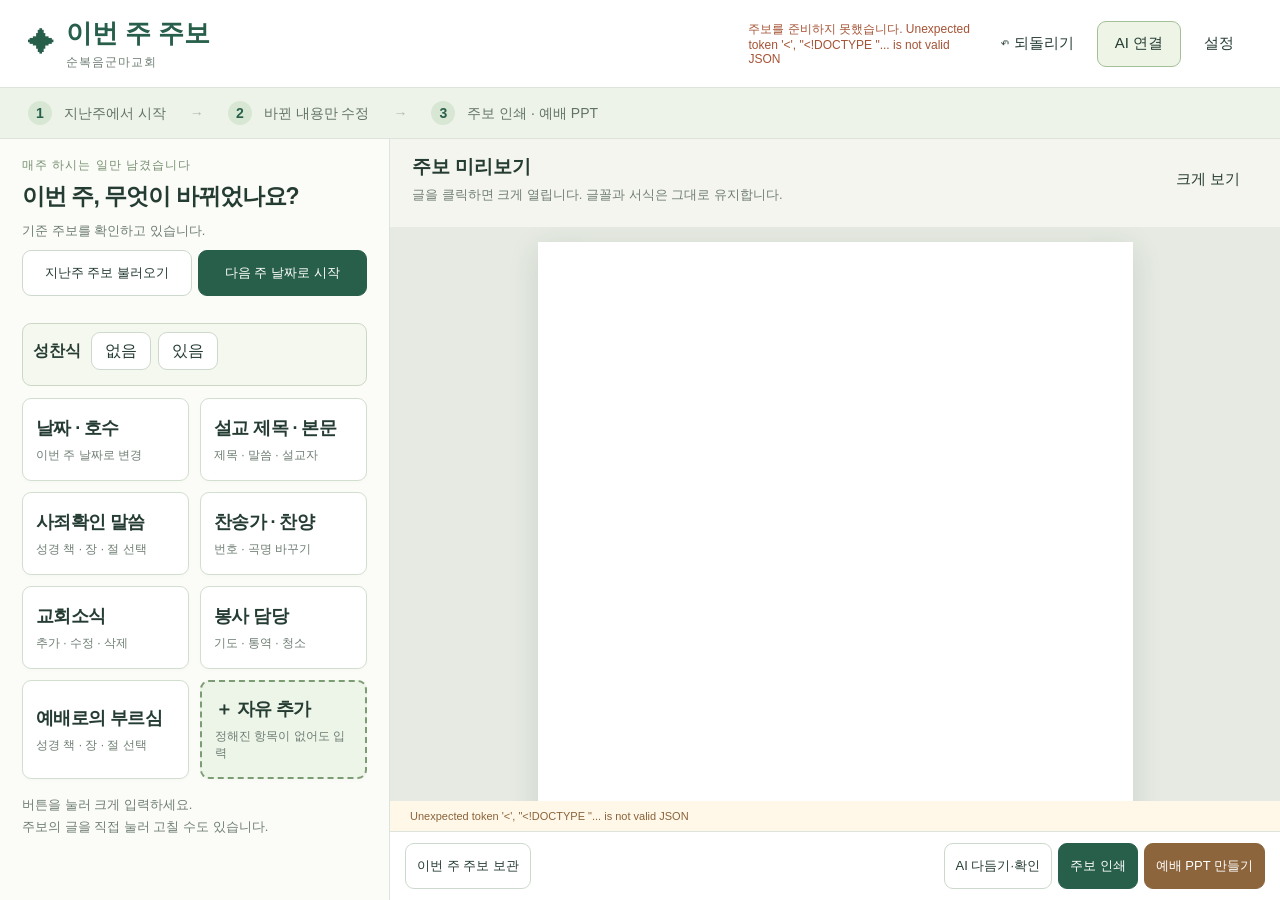
==== commit 8f0036c9: "Add monthly communion choice and preserve regular bulletin content across service layouts" ====
--- a/apps/bulletin-editor/web/index.html
+++ b/apps/bulletin-editor/web/index.html
@@ -1,8 +1,8 @@
-<!doctype html><html lang="ko"><head><meta charset="utf-8"><meta name="viewport" content="width=device-width,initial-scale=1"><title>이번 주 주보 · 순복음군마교회</title><link rel="stylesheet" href="weekly.css"></head><body>
+<!doctype html><html lang="ko"><head><meta charset="utf-8"><meta name="viewport" content="width=device-width,initial-scale=1"><title>이번 주 주보 · 순복음군마교회</title><link rel="stylesheet" href="weekly.css?v=communion-20261117"></head><body>
 <header><a class="brand" href="/">✦ <span>이번 주 주보<small>순복음군마교회</small></span></a><div class="header-actions"><span id="saveState" role="status">주보를 불러오고 있습니다…</span><button id="undoWeek" class="quiet">↶ 되돌리기</button><button id="aiQuickOpen" class="ai-connect">AI 연결</button><button id="settingsOpen" class="quiet">설정</button></div></header>
 <div class="journey"><span><b>1</b> 지난주에서 시작</span><i>→</i><span><b>2</b> 바뀐 내용만 수정</span><i>→</i><span><b>3</b> 주보 인쇄 · 예배 PPT</span></div>
 <main><aside class="weekly-input"><div class="start-card"><p class="eyebrow">매주 하시는 일만 남겼습니다</p><h1>이번 주, 무엇이 바뀌었나요?</h1><p id="loadedWeek">기준 주보를 확인하고 있습니다.</p><div class="start-buttons"><button id="loadPrevious">지난주 주보 불러오기</button><button id="startNext" class="primary">다음 주 날짜로 시작</button></div></div>
-<div class="task-grid" aria-label="이번 주 수정 항목">
+<section class="communion-choice" aria-label="성찬식 선택"><span>성찬식</span><button id="communionNo" aria-pressed="false">없음</button><button id="communionYes" aria-pressed="false">있음</button><small id="communionHint"></small></section><div class="task-grid" aria-label="이번 주 수정 항목">
 <button data-section="date"><b>날짜 · 호수</b><small>이번 주 날짜로 변경</small></button>
 <button data-section="title"><b>설교 제목 · 본문</b><small>제목 · 말씀 · 설교자</small></button>
 <button data-section="scripture"><b>사죄확인 말씀</b><small>성경 책 · 장 · 절 선택</small></button>
@@ -26,4 +26,4 @@
 <dialog id="aiDialog"><div class="dialog-title"><div><small>원하는 AI를 자유롭게 선택하세요</small><h2>AI 연결</h2></div><button id="aiClose" class="quiet">닫기</button></div><div class="dialog-content"><p id="aiCurrent" class="good">연결 상태를 확인하고 있습니다.</p><section class="chatgpt-card"><h3>ChatGPT 계정으로 간편 연결</h3><p>평소 사용하는 계정으로 로그인하세요.<br>API 키를 입력할 필요가 없습니다.</p><button id="chatgptContinue" class="chatgpt-button" data-oai-siwc-button>Continue with ChatGPT<span>ChatGPT로 계속하기</span></button><p id="chatgptState" role="status"></p><div id="chatgptSaved" hidden><label>저장된 계정<select id="chatgptAccount"></select></label><button id="chatgptSavedContinue">선택한 계정으로 계속하기</button></div><div class="chatgpt-actions"><button id="chatgptDifferent" class="quiet" hidden>다른 계정 연결</button><button id="chatgptCancel" class="quiet" hidden>연결 취소</button><button id="chatgptLogout" class="quiet" hidden>ChatGPT 로그아웃</button><a id="chatgptUsage" href="https://chatgpt.com/settings/usage" target="_blank" rel="noopener" hidden>사용량 관리 ↗</a></div><p class="hint">편집기에는 계정 확인과 승인한 AI 사용 권한만 연결합니다. 비밀번호·기존 대화는 가져오지 않습니다. 계정별 이용 가능 여부와 사용량 제한은 공식 로그인 후 확인합니다.</p><a id="sourceCodeLink" target="_blank" rel="noopener" hidden>공개 프로그램 코드 · MIT 라이선스 ↗</a></section><details class="advanced-ai"><summary>다른 AI 연결 · 관리자 설정</summary><label>1. 사용할 AI<select id="aiProvider"><option value="openai">OpenAI</option><option value="claude">Claude</option><option value="gemini">Google Gemini</option><option value="ollama">Ollama · 내 PC</option><option value="custom">다른 AI · 호환 API</option></select></label><div id="aiCustom" hidden><label>호환 방식<select id="aiProtocol"><option value="openai">OpenAI Chat Completions 호환</option><option value="claude">Claude Messages 호환</option><option value="gemini">Gemini generateContent 호환</option></select></label><label>서버 기본 주소<input id="aiBaseUrl" type="url" placeholder="https://example.com/v1"></label></div><div id="aiKeyPane"><label>2. API 키 붙여넣기<input id="weeklyApiKey" type="password" autocomplete="off" placeholder="이곳에만 붙여넣으세요"></label><a id="aiKeyLink" target="_blank" rel="noopener">API 키 발급 화면 열기 ↗</a></div><p id="aiProviderHelp" class="hint"></p><details><summary>모델 직접 선택 · 고급 설정</summary><p class="hint">모델을 비워두면 사용 가능한 목록에서 소형 모델을 우선 선택합니다. 원하는 모델을 직접 지정할 수도 있습니다.</p><label>모델 이름<input id="weeklyModel" list="aiModelList" autocomplete="off" placeholder="자동 선택"><datalist id="aiModelList"></datalist></label><button id="aiFindModels">사용 가능한 모델 목록 불러오기</button></details><label class="confirm"><input id="aiRemember" type="checkbox">이 PC에서 다음에도 사용 · 키 암호화 저장</label><p class="hint">연결 테스트에는 주보 내용을 보내지 않습니다. AI 정돈 시에는 배치 정보만, 문구 다듬기 시에는 선택한 안내문을 해당 서비스에 보냅니다.</p><p id="aiSettingStatus" role="status"></p><div class="api-actions"><button id="aiDisconnect">API 연결 해제</button><button id="connectAI" class="primary">API 연결하고 테스트</button></div></details><button id="aiWithoutKey" class="soft full">무료 AI 채팅에 요청을 복사해서 사용</button></div><div class="dialog-footer"><span>로그인하지 않아도 기본 편집·인쇄·자동 정돈을 사용할 수 있습니다.</span><button id="aiReturn" class="primary">편집기로 돌아가기</button></div></dialog>
 
 <dialog id="chatgptWelcome"><div class="dialog-title"><h2>ChatGPT 계정으로 연결했습니다</h2></div><div class="dialog-content"><p>이 편집기에서 승인한 AI 작업은 연결한 본인의 ChatGPT 이용 권한과 한도를 사용합니다.</p><p>계정이나 사용량이 허용하지 않는 경우에도 기본 자동 정돈과 주보 편집은 계속 사용할 수 있습니다.</p><a href="https://chatgpt.com/settings/usage" target="_blank" rel="noopener">ChatGPT 사용량과 앱 권한 관리 ↗</a></div><div class="dialog-footer"><button id="chatgptWelcomeDone" class="primary">확인 · 편집 시작</button></div></dialog>
-<dialog id="settingsDialog"><div class="dialog-title"><h2>관리 설정</h2><button id="settingsClose" class="quiet">닫기</button></div><div class="dialog-content"><button id="aiSettingsOpen" class="primary full">AI 연결 · 서비스 변경</button><details><summary>글꼴과 원본 정보</summary><div id="fontStatus"></div></details><details><summary>작업 파일 보관·이동</summary><p>한글 프로그램 없이 이 프로그램의 작업 파일로 저장합니다.</p><button id="exportWeek">작업 파일 저장</button><button id="importWeek">작업 파일 불러오기</button><input type="file" id="weekFile" accept=".json" hidden></details><details><summary>이전 편집기</summary><p>기존 작업은 별도로 유지합니다.</p><a href="legacy.html" target="_blank" rel="noopener">이전 편집기 열기</a></details></div></dialog><dialog id="rosterDialog"><div class="dialog-title"><h2>날짜에 맞는 담당 확인</h2><button id="rosterClose" class="quiet">닫기</button></div><div class="dialog-content"><pre id="rosterPreviewText"></pre></div><div class="dialog-footer"><button id="rosterApply" class="primary">확인한 담당 적용</button></div></dialog><script src="weekly.js"></script></body></html>
+<dialog id="settingsDialog"><div class="dialog-title"><h2>관리 설정</h2><button id="settingsClose" class="quiet">닫기</button></div><div class="dialog-content"><button id="aiSettingsOpen" class="primary full">AI 연결 · 서비스 변경</button><details><summary>글꼴과 원본 정보</summary><div id="fontStatus"></div></details><details><summary>작업 파일 보관·이동</summary><p>한글 프로그램 없이 이 프로그램의 작업 파일로 저장합니다.</p><button id="exportWeek">작업 파일 저장</button><button id="importWeek">작업 파일 불러오기</button><input type="file" id="weekFile" accept=".json" hidden></details><details><summary>이전 편집기</summary><p>기존 작업은 별도로 유지합니다.</p><a href="legacy.html" target="_blank" rel="noopener">이전 편집기 열기</a></details></div></dialog><dialog id="rosterDialog"><div class="dialog-title"><h2>날짜에 맞는 담당 확인</h2><button id="rosterClose" class="quiet">닫기</button></div><div class="dialog-content"><pre id="rosterPreviewText"></pre></div><div class="dialog-footer"><button id="rosterApply" class="primary">확인한 담당 적용</button></div></dialog><script src="weekly.js?v=communion-20261117"></script></body></html>
--- a/apps/bulletin-editor/web/weekly.css
+++ b/apps/bulletin-editor/web/weekly.css
@@ -17,3 +17,5 @@
 #fieldDialog{width:min(980px,95vw)}.title-pair{display:grid;grid-template-columns:1fr 1fr;gap:18px}.bilingual-grid{display:grid;grid-template-columns:1fr 1fr;gap:18px}.bilingual-grid textarea{font-size:17px!important;line-height:1.7;min-height:180px}.picker-card-heading{display:flex;align-items:center;justify-content:space-between;gap:10px}.picker-card-heading h3{font-size:18px;margin:0}.current-reference{padding:10px 13px;background:#edf4e8;border-radius:6px;font-size:16px;line-height:1.6}.scripture-card details>summary{font-size:15px!important}.scripture-card details input{margin-bottom:10px}.song-choose{margin:5px 0 12px}#biblePicker{width:min(1050px,96vw)}#songPicker{width:min(850px,95vw)}.testament-tabs{display:flex;gap:10px;margin:5px 0 18px}.testament-tabs button{flex:1;font-size:19px}.testament-tabs button.active{background:#285f4b;border-color:#285f4b;color:white}.bible-select-grid{display:grid;grid-template-columns:2.2fr 1fr 1fr 1fr;gap:12px}.bible-select-grid select{font-size:19px;min-height:53px}.picker-actions{display:flex;align-items:center;justify-content:space-between;gap:10px;flex-wrap:wrap}.picker-actions strong{font-size:20px;color:#285f4b}.song-results{display:grid;grid-template-columns:1fr 1fr;gap:9px;max-height:330px;overflow:auto;padding:3px}.song-option{text-align:left;padding:14px;min-height:78px}.song-option b{display:block;font-size:17px;line-height:1.5}.song-option small{display:block;font-size:12px;color:#6f7e74;margin-top:6px}.song-option.selected{background:#e0eed8;border:2px solid #56844a}#songPicker .dialog-footer{justify-content:space-between}#pickedSongLabel{font-size:17px}#biblePickerStatus,#songPickerStatus{font-size:14px;line-height:1.7;color:#805c35}#biblePicker .confirm{font-size:14px}#biblePicker .dialog-content{max-height:64vh}.task-grid b{font-size:18px}@media(max-width:760px){.title-pair,.bilingual-grid{grid-template-columns:1fr}.bible-select-grid{grid-template-columns:1fr 1fr}.bible-select-grid label:first-child{grid-column:1/-1}.song-results{grid-template-columns:1fr}.picker-card-heading{align-items:flex-start;flex-direction:column}.task-grid b{font-size:16px}}
 
 .song-summary{display:grid;grid-template-columns:110px 150px 1fr;gap:14px;align-items:center;border-bottom:1px solid #ddd;padding:10px 0}.song-summary h3{font-size:18px;margin:0}.song-summary label{margin:0!important;font-size:12px!important}.song-summary textarea{min-height:66px!important;height:66px;font-size:15px!important;line-height:1.4}.song-groups{display:grid;grid-template-columns:repeat(6,1fr);gap:7px;margin-bottom:10px}.song-tens{display:grid;grid-template-columns:repeat(5,1fr);gap:6px;margin-bottom:10px}.song-groups button,.song-tens button{padding:10px 5px;font-size:16px}.song-groups .active,.song-tens .active{background:#285f4b;color:white}.song-results{max-height:260px}.song-option{min-height:62px;padding:10px}#pickedSongLabel{white-space:pre-line;font-size:15px}.translation-toggle{display:flex!important;align-items:center;gap:10px;font-size:15px!important}.translation-toggle input{width:20px!important;min-height:20px!important}.roster-tools{padding:16px;background:#f0f5eb;border-radius:10px;margin-bottom:18px}.roster-tools button{margin:5px}.roster-tools p{font-size:15px}#rosterDialog{width:min(850px,94vw)}#rosterPreviewText{white-space:pre-wrap;font-family:inherit;font-size:17px;line-height:1.6}@media(max-width:650px){.song-summary{grid-template-columns:1fr 1fr}.song-summary label{grid-column:1/-1}.song-groups{grid-template-columns:repeat(3,1fr)}}
+
+.communion-choice{display:flex;align-items:center;gap:7px;flex-wrap:wrap;margin:12px 0;padding:8px 10px;border:1px solid #ccd8c5;border-radius:9px;background:#f5f8ef}.communion-choice>span{font-weight:700;font-size:16px;margin-right:3px}.communion-choice button{padding:7px 13px;min-height:38px;font-size:16px}.communion-choice button.selected{background:#285f4b;border-color:#285f4b;color:white}.communion-choice small{font-size:11px;color:#617460;flex-basis:100%;margin:0}
